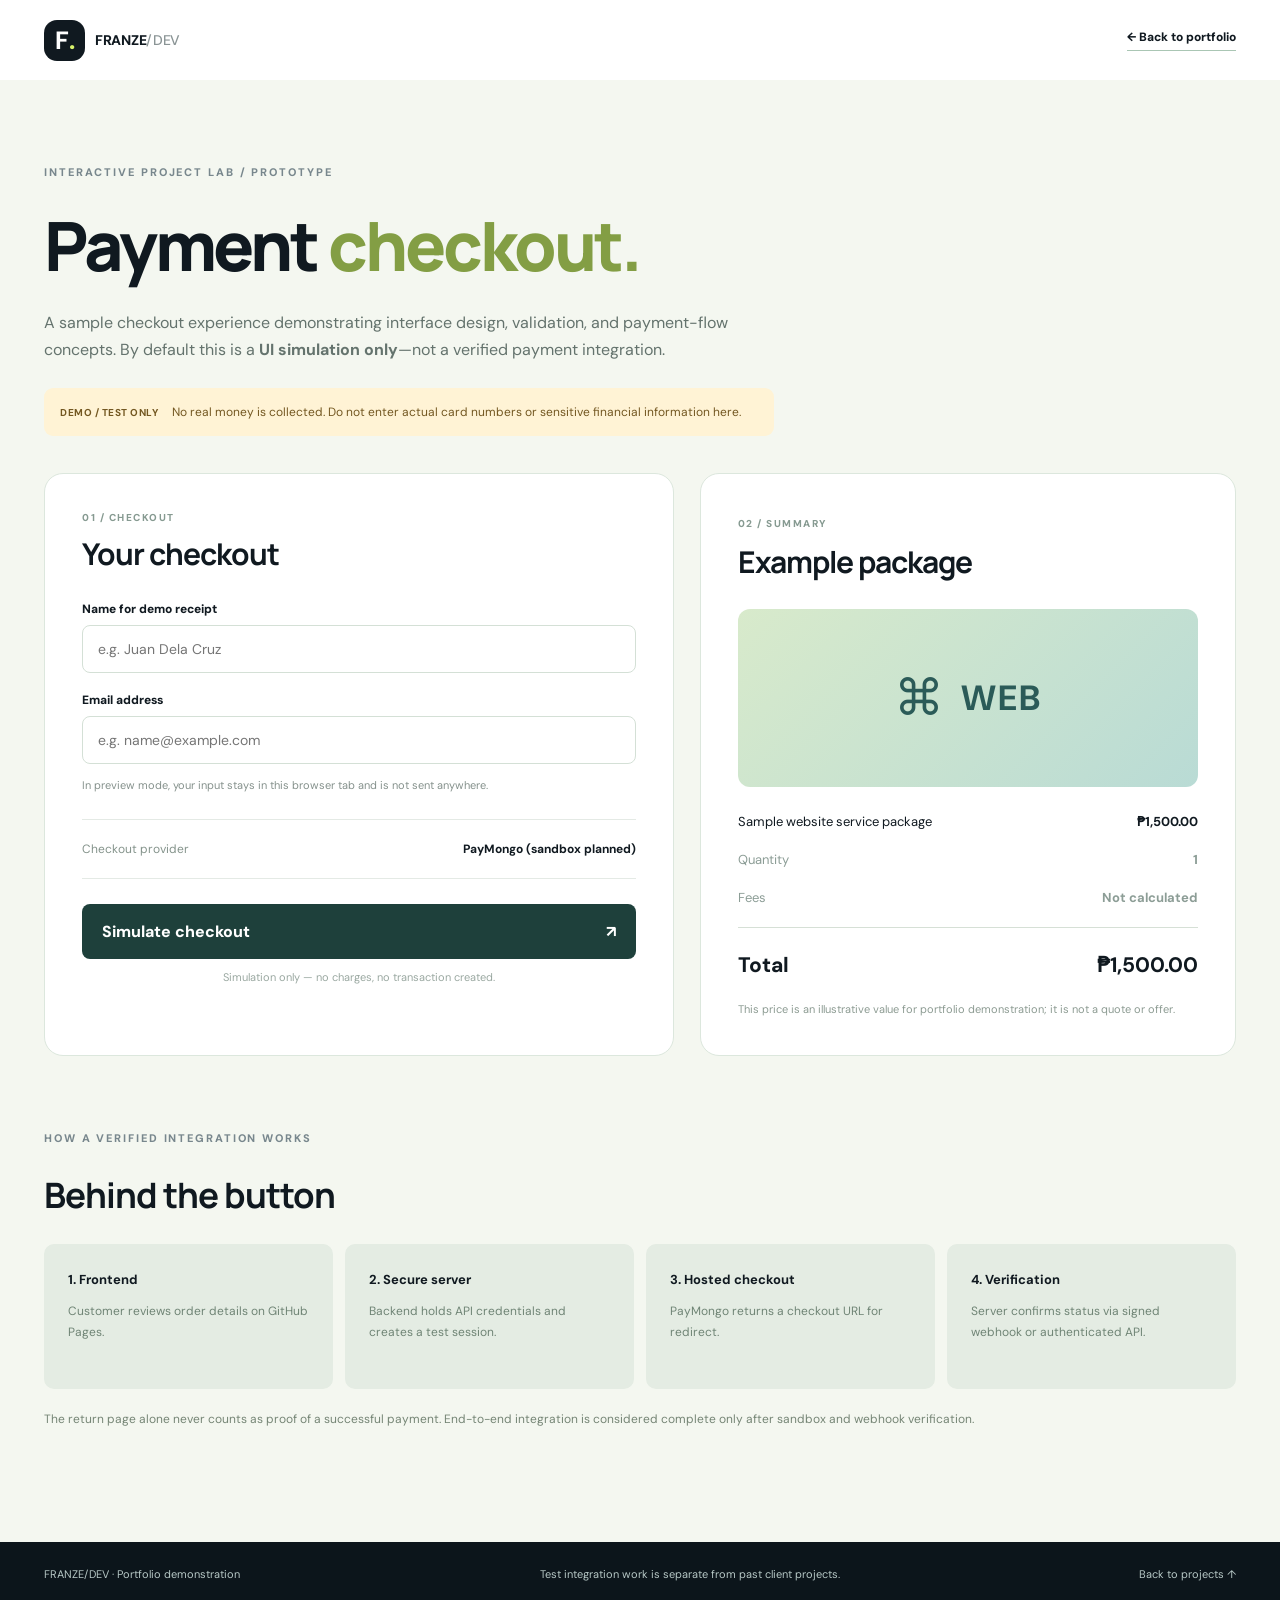
==== payment-demo/index.html @ 3c088926 "Initial portfolio website deployment" ====
<!doctype html>
<html lang="en">
<head><meta charset="utf-8"/><meta name="viewport" content="width=device-width, initial-scale=1"/><meta name="description" content="Checkout UI prototype and optional PayMongo sandbox integration for the Franze developer portfolio."/><title>Payment Checkout Lab · Franze/Dev</title><link rel="stylesheet" href="../assets/styles.css"/><link rel="stylesheet" href="demo.css"/><script defer src="config.js"></script><script defer src="demo.js"></script></head>
<body class="demo-page"><header class="demo-header"><div class="shell demo-header-inner"><a href="../" class="wordmark"><span class="brand-icon">F<span class="brand-dot">.</span></span><span>FRANZE<span class="thin">/DEV</span></span></a><a href="../#demo" class="back-link">← Back to portfolio</a></div></header>
<main class="shell demo-main"><div class="demo-intro"><span class="section-kicker">INTERACTIVE PROJECT LAB / PROTOTYPE</span><h1>Payment <em>checkout.</em></h1><p>A sample checkout experience demonstrating interface design, validation, and payment-flow concepts. By default this is a <strong>UI simulation only</strong>—not a verified payment integration.</p><div class="demo-alert"><strong>DEMO / TEST ONLY</strong><span>No real money is collected. Do not enter actual card numbers or sensitive financial information here.</span></div></div>
<div class="checkout-layout"><section class="checkout-panel" aria-labelledby="checkout-title"><div class="step-mark">01 / CHECKOUT</div><h2 id="checkout-title">Your checkout</h2><label for="buyer-name">Name for demo receipt</label><input id="buyer-name" maxlength="80" autocomplete="off" placeholder="e.g. Juan Dela Cruz" /><label for="buyer-email">Email address</label><input id="buyer-email" type="email" maxlength="120" autocomplete="off" placeholder="e.g. name@example.com"/><small class="privacy-hint">In preview mode, your input stays in this browser tab and is not sent anywhere.</small><div class="mode-row"><span>Checkout provider</span><strong>PayMongo (sandbox planned)</strong></div><button class="purchase-button" id="simulate-checkout" type="button">Simulate checkout <span>↗</span></button><div id="sandbox-panel" hidden><label for="tester-code">Sandbox tester access code</label><input id="tester-code" type="password" autocomplete="off" placeholder="Enter private test access code" /><small class="privacy-hint">Tester code is sent only to the secure Worker backend and is never saved in the browser.</small><button class="sandbox-button" id="sandbox-checkout" type="button">Open PayMongo test checkout ↗</button></div><p class="under-button">Simulation only — no charges, no transaction created.</p><div class="result-panel" id="result" aria-live="polite" hidden></div></section>
<aside class="order-panel" aria-label="Example order summary"><span class="step-mark">02 / SUMMARY</span><h2>Example package</h2><div class="order-illustration"><span>⌘</span><strong>WEB</strong></div><div class="order-line"><span>Sample website service package</span><strong>₱1,500.00</strong></div><div class="order-line muted"><span>Quantity</span><strong>1</strong></div><div class="order-line muted"><span>Fees</span><strong>Not calculated</strong></div><div class="order-total"><span>Total</span><strong>₱1,500.00</strong></div><div class="checkout-caption">This price is an illustrative value for portfolio demonstration; it is not a quote or offer.</div></aside></div>
<section class="architecture-block"><span class="section-kicker">HOW A VERIFIED INTEGRATION WORKS</span><h2>Behind the button</h2><div class="architecture-steps"><div><strong>1. Frontend</strong><p>Customer reviews order details on GitHub Pages.</p></div><div><strong>2. Secure server</strong><p>Backend holds API credentials and creates a test session.</p></div><div><strong>3. Hosted checkout</strong><p>PayMongo returns a checkout URL for redirect.</p></div><div><strong>4. Verification</strong><p>Server confirms status via signed webhook or authenticated API.</p></div></div><p class="verification-note">The return page alone never counts as proof of a successful payment. End-to-end integration is considered complete only after sandbox and webhook verification.</p></section></main><footer class="footer"><div class="shell footer-inner"><span>FRANZE/DEV · Portfolio demonstration</span><span>Test integration work is separate from past client projects.</span><a href="../">Back to projects ↑</a></div></footer></body></html>
---- assets/styles.css ----
@import url('https://fonts.googleapis.com/css2?family=DM+Sans:wght@400;500;600;700;800&family=Manrope:wght@400;500;600;700;800&display=swap');
:root{--ink:#101920;--navy:#142128;--lime:#d8f36b;--paper:#f6f7f2;--muted:#637077;--line:#dce2dd;--white:#fff;--radius:24px;scroll-behavior:smooth}
*{box-sizing:border-box}body{margin:0;color:var(--ink);background:var(--paper);font-family:'DM Sans',Arial,sans-serif;-webkit-font-smoothing:antialiased}a{color:inherit;text-decoration:none}button{font:inherit}.shell{width:min(1200px,calc(100% - 88px));margin:0 auto}.skip-link{position:absolute;top:-100px;background:var(--lime);color:var(--ink);padding:12px;z-index:99}.skip-link:focus{top:0}a:focus-visible,button:focus-visible{outline:3px solid #8baf2f;outline-offset:4px}
.site-header{height:86px;position:relative;z-index:20;background:#fff}.header-inner{display:flex;align-items:center;justify-content:space-between;height:100%}.wordmark{display:inline-flex;align-items:center;gap:10px;font-weight:800;font-size:14px;letter-spacing:-.3px}.brand-icon{width:41px;height:41px;display:flex;align-items:center;justify-content:center;border-radius:13px;background:var(--ink);color:white;font-size:25px}.brand-dot{color:var(--lime)}.thin{font-weight:500;color:#8a9495}.main-nav{display:flex;gap:39px;align-items:center}.main-nav>a{font-size:13px;font-weight:700}.main-nav>a:hover{color:#6d842e}.main-nav .nav-contact{background:var(--ink);color:white;padding:13px 17px;border-radius:8px}.nav-contact span{margin-left:12px;color:var(--lime)}.menu-toggle{display:none}
.hero{background:var(--ink);color:#fff;overflow:hidden;padding:85px 0 0;position:relative}.hero::before{content:'';position:absolute;width:600px;height:600px;border-radius:50%;background:#2f5a4b44;filter:blur(100px);right:-150px;top:10px;pointer-events:none}.hero-grid{display:grid;grid-template-columns:1.06fr .94fr;min-height:510px;position:relative;gap:35px}.hero-text{position:relative;z-index:2;padding-top:14px}.eyebrow,.section-kicker{display:inline-flex;align-items:center;gap:9px;font-size:11px;font-weight:800;letter-spacing:1.9px;text-transform:uppercase;color:#78878d}.eyebrow{color:#c5d7bd}.live-dot{width:9px;height:9px;border-radius:50%;background:var(--lime);box-shadow:0 0 0 5px #d8f36b22}.slash{color:#51665d}.hero h1,h2{font-family:Manrope,Arial,sans-serif;letter-spacing:-3.8px;line-height:1.11}.hero h1{font-size:clamp(45px,5.1vw,76px);margin:34px 0 25px;font-weight:800;white-space:nowrap}.hero h1 em,.section h2 em{font-style:normal;color:var(--lime)}.hero-lead{max-width:565px;font-size:18px;line-height:1.75;color:#e3eae8;margin:0 0 14px}.hero-lead strong{color:white}.hero-sub{color:#9aafad;font-size:14px;line-height:1.7;max-width:515px;margin:0}.hero-actions{display:flex;gap:12px;margin:32px 0}.btn{display:inline-flex;align-items:center;justify-content:center;gap:25px;padding:17px 23px;border-radius:9px;font-size:13px;font-weight:800;transition:transform .2s,background .2s}.btn:hover{transform:translateY(-2px)}.btn-accent{background:var(--lime);color:var(--ink)}.btn-accent:hover{background:#e7ff8b}.btn-ghost{border:1px solid #516266;color:white}.btn-ghost:hover{background:#ffffff16}.hero-mini{display:flex;gap:14px;color:#819593;font-size:11px;align-items:center}.mini-sep{height:3px;width:3px;border-radius:50%;background:var(--lime)}
.hero-art{position:relative;min-height:470px;align-self:stretch}.art-orbit{position:absolute;border:1px solid #435850;border-radius:50%;transform:rotate(30deg);opacity:.65}.orbit-one{width:480px;height:480px;top:30px;right:-40px}.orbit-two{width:330px;height:330px;top:110px;right:25px}.visual-card{position:absolute;top:90px;left:0;width:min(100%,480px);height:302px;background:#22343b;border:1px solid #4c6666;border-radius:16px;box-shadow:0 30px 65px #0008;transform:rotate(-4deg);overflow:hidden}.visual-top{display:flex;justify-content:space-between;padding:17px 21px;background:#1b2d33;font-size:10px;color:#8da6a4;letter-spacing:.6px}.tiny-dots{display:flex;gap:5px}.tiny-dots i{width:6px;height:6px;background:#75928b;border-radius:50%;display:block}.lime-pill{border-radius:30px;background:#d8f36b22;color:var(--lime);font-size:9px;padding:3px 7px;font-weight:800}.code-line{padding:10px 29px 0;font-family:Consolas,monospace;color:#d9ebe7;white-space:nowrap;font-size:12px}.code-line:first-of-type{margin-top:15px}.code-line b{color:#65817c;font-weight:400;margin-right:23px}.code-purple{color:#c3b0ff}.code-blue{color:#8bdddb}.code-yellow{color:#e7eaa0}.visual-rule{height:1px;background:#4b6163;margin:18px 28px 10px}.visual-footer{font-size:10px;padding:0 28px;color:#a7c5bd;display:flex;align-items:center;gap:8px;justify-content:space-between}.signal{width:7px;height:7px;border-radius:50%;background:var(--lime)}.visual-floating{position:absolute;display:flex;gap:11px;align-items:center;padding:17px;border-radius:12px;background:#e8f1ee;color:#132229;box-shadow:0 25px 45px #07101199}.visual-floating strong{display:block;font-size:10px;letter-spacing:.8px}.visual-floating small{font-size:10px;color:#547074}.visual-database{top:32px;right:-17px;transform:rotate(7deg)}.visual-build{bottom:89px;right:-7px;transform:rotate(5deg)}.bubble-icon{width:35px;height:35px;border-radius:9px;background:#bfd9d0;display:grid;place-items:center;font-size:22px}.art-corner{position:absolute;color:var(--lime);font-size:33px;opacity:.7}.plus-one{left:15px;bottom:47px}.plus-two{right:23px;top:4px}.metrics-bar{display:grid;grid-template-columns:repeat(3,1fr);border-top:1px solid #37484b;position:relative;z-index:2;padding:28px 0 35px}.metrics-bar>div{display:flex;align-items:center;gap:18px;border-right:1px solid #34454b;padding-left:32px}.metrics-bar>div:first-child{padding-left:0}.metrics-bar>div:last-child{border:0}.metrics-bar strong{font-family:Manrope;font-size:22px;letter-spacing:-.7px}.metrics-bar strong span{color:var(--lime)}.metrics-bar small{color:#8fa4a1;font-size:11px;line-height:1.35}
.section{padding:100px 0}.section-top{display:flex;justify-content:space-between;gap:60px;align-items:end;margin-bottom:40px}.section h2{font-size:clamp(40px,4.2vw,57px);margin:17px 0 0;font-weight:800}.section h2 em{color:#788e46}.section-top p{max-width:390px;margin:0 0 6px;color:#637173;line-height:1.75;font-size:14px}.featured-grid{display:grid;grid-template-columns:repeat(2,1fr);gap:21px}.projects-grid{display:grid;grid-template-columns:repeat(2,1fr);gap:21px;margin-top:21px}.project-card{background:white;border:1px solid #e0e5df;border-radius:16px;overflow:hidden;transition:transform .25s,box-shadow .25s}.project-card:hover{transform:translateY(-5px);box-shadow:0 24px 40px #0f1f1820}.project-preview{height:220px;position:relative;overflow:hidden;display:flex;justify-content:center;align-items:center}.featured .project-preview{height:275px}.preview-label{position:absolute;top:17px;left:17px;z-index:5;font-size:9px;font-weight:800;letter-spacing:1.4px;border-radius:5px;padding:9px 10px;color:#fafffa;background:#10292cbd}.preview-schedule{background:linear-gradient(135deg,#a8d5bd,#dff2ca)}.schedule-faux{background:white;width:78%;border-radius:10px 10px 0 0;transform:rotate(-5deg) translateY(35px);box-shadow:0 20px 30px #13351f2e;min-height:210px;overflow:hidden}.fake-browser{background:#ecf3ee;font-size:9px;padding:10px 15px;display:flex;justify-content:space-between;color:#768d86}.fake-browser small{font-size:8px}.fake-schedule-head{padding:19px;font-size:25px;color:#1e5448;font-weight:800;display:flex;justify-content:space-between;align-items:center}.fake-schedule-head span{font-size:8px;letter-spacing:1px;color:#6c8c85}.fake-filter{display:flex;gap:7px;padding:0 19px}.fake-filter i{background:#d4e7dc;padding:8px;font-style:normal;border-radius:5px;font-size:8px;color:#3b6b5a}.fake-lines{display:grid;gap:9px;padding:15px 19px}.fake-lines span{height:15px;background:linear-gradient(90deg,#edf3ee,#dfebdf);border-left:4px solid #70ad96;border-radius:3px}.fake-lines span:nth-child(2){width:85%}.fake-lines span:nth-child(3){width:93%}.preview-petd{background:linear-gradient(135deg,#aab5e9,#657ea1)}.petd-symbol{display:flex;align-items:center;gap:20px;transform:rotate(-9deg)}.petd-cover{height:205px;width:160px;background:#f2efe7;box-shadow:17px 17px 0 #324b70;padding:25px;display:flex;flex-direction:column}.petd-cover span{font-size:9px;letter-spacing:3px;color:#718198}.petd-cover strong{font-size:30px;line-height:1.2;color:#2e4464;margin-top:18px}.petd-lines{width:70%;height:35px;border-top:2px solid #a7bac4;border-bottom:2px solid #a7bac4;margin-top:20px}.petd-side{font-size:10px;color:white;font-weight:800;letter-spacing:2px;line-height:2}.project-body{padding:27px 30px 29px}.project-index{font-size:10px;letter-spacing:1.4px;color:#78908a;font-weight:800}.project-body h3{font-family:Manrope;font-size:22px;line-height:1.32;letter-spacing:-.6px;margin:15px 0 11px}.project-body p{line-height:1.7;color:#667475;font-size:13px;margin:0;min-height:65px}.chipset{display:flex;gap:7px;flex-wrap:wrap;margin:19px 0 16px}.chipset span{font-size:10px;color:#56676c;border:1px solid #dce6e3;border-radius:5px;padding:7px 9px;font-weight:700;background:#f8faf7}.project-link{display:inline-flex;font-size:12px;font-weight:800;gap:15px;border-bottom:1px solid #9eb2ac;padding-bottom:7px}.project-link:hover{color:#5f8336}.project-note{color:#9ca5a7;font-size:11px;display:block;margin:4px 0}.preview-kite{background:#e5ecc3}.showcase-type{font-weight:800;font-family:Manrope;font-size:75px;letter-spacing:-8px;color:#253d2c;line-height:1}.showcase-type>span{color:#93b74d}.showcase-type small{display:block;font-size:11px;letter-spacing:0;font-weight:500;text-align:center;margin:8px 0}.preview-pej{background:#d9e8e6}.research-type{font-size:72px;letter-spacing:-5px;color:#275d64;display:flex;flex-direction:column}.research-type small{font-size:9px;letter-spacing:1.4px}.research-bars{display:flex;gap:7px;margin:19px auto 0}.research-bars i{height:5px;width:45px;border-radius:2px;background:#619d9b}.research-bars i:nth-child(2){width:70px}.preview-learning{background:#efdac6}.learning-tiles{display:flex;gap:8px;transform:rotate(-8deg)}.learning-tiles span{display:grid;place-items:center;background:#fff8e9;border-radius:14px;box-shadow:8px 12px 0 #ba82616b;width:115px;height:110px;font-weight:800;letter-spacing:1px;color:#a76a49}.learning-tiles span:nth-child(2){transform:translateY(-16px);background:#fff}.learning-tiles span:nth-child(3){transform:translateY(12px)}.preview-kcfi{background:linear-gradient(145deg,#d4e8f8,#c1d6ee)}.kcfi-type{color:#1b4d8c;font-size:68px;letter-spacing:-5px}.kcfi-type small{letter-spacing:2px;color:#457cae}.portfolio-disclaimer{font-size:11px;color:#82908d;line-height:1.6;margin:23px 0 0}
.expertise-section{background:#e9eee7}.expertise-layout{display:grid;grid-template-columns:.9fr 1.1fr;gap:80px}.expertise-layout>div:first-child>p{font-size:15px;line-height:1.85;color:#62706d;margin:27px 0 30px;max-width:430px}.text-link{font-size:13px;font-weight:800;border-bottom:1px solid #718774;padding-bottom:8px}.text-link span{margin-left:26px}.expertise-list{border-top:1px solid #c6d0c8}.skill-row{display:grid;grid-template-columns:35px 1fr 20px;gap:12px;padding:22px 0;border-bottom:1px solid #c6d0c8}.skill-row>span{color:#7c8e80;font-size:10px;font-weight:800;margin-top:7px}.skill-row h3{font-size:17px;margin:0 0 8px;font-family:Manrope}.skill-row p{color:#76847f;margin:0;font-size:12px;line-height:1.6}.skill-row b{font-size:19px;font-weight:400;color:#869889}
.about-grid{display:grid;grid-template-columns:.9fr 1.1fr;gap:90px}.about-lead{font-size:19px;line-height:1.75;margin:0 0 30px;color:#374c4b}.timeline{border-top:1px solid #d2ddd6}.timeline-item{display:grid;grid-template-columns:130px 1fr;gap:24px;padding:23px 0;border-bottom:1px solid #d2ddd6}.timeline-item>span{font-size:10px;color:#7b8c85;font-weight:800;letter-spacing:.6px;margin-top:7px}.timeline-item h3{font-size:16px;margin:0 0 7px}.timeline-item p{font-size:12px;line-height:1.8;color:#6e7c7c;margin:0}
.payment-strip{background:#203537;color:#fff;overflow:hidden}.section-kicker-light{color:#b5cbb6}.payment-strip h2{font-size:clamp(38px,4vw,55px)}.payment-strip h2 em{color:var(--lime)}.demo-grid{display:grid;grid-template-columns:1fr .75fr;gap:70px;align-items:center}.demo-grid>div:first-child p{color:#b8cdca;line-height:1.85;max-width:540px;font-size:14px;margin:22px 0 30px}.demo-receipt{margin-left:auto;max-width:390px;width:100%;background:white;color:var(--ink);border-radius:17px;padding:32px;box-shadow:16px 18px 0 #3b5758;transform:rotate(3deg)}.receipt-head{display:flex;justify-content:space-between;font-weight:800;font-size:10px;letter-spacing:1px}.test-status{background:#f5e5af;color:#7c6418;padding:7px 9px;border-radius:5px}.receipt-symbol{font-size:42px;background:#e5f1e6;width:66px;height:66px;border-radius:16px;display:grid;place-items:center;margin:30px 0 17px;font-weight:800}.demo-receipt h3{font-size:23px;margin:0 0 7px}.demo-receipt p{font-size:12px;color:#81918f;margin:0}.receipt-divider{border-top:1px dashed #bdcbc6;margin:25px 0 20px}.receipt-line,.receipt-total{display:flex;justify-content:space-between;align-items:center;font-size:12px;margin:14px 0}.receipt-line span{color:#72847d}.receipt-total{border-top:1px solid #d6e0db;margin-top:22px;padding-top:20px;font-size:17px;font-weight:800}.receipt-foot{font-size:10px;text-align:center;color:#98a9a4;margin-top:27px}
.contact-layout{display:grid;grid-template-columns:1fr .8fr;gap:100px;align-items:center}.contact-layout>div:first-child>p{color:#687873;line-height:1.85;max-width:500px}.contact-warning{display:flex;align-items:flex-start;gap:14px;background:#f1f1dd;border:1px solid #e6e5bd;border-radius:11px;padding:17px;color:#605c3d;font-size:12px;line-height:1.6;max-width:490px;margin-top:28px}.contact-warning span{font-size:21px}.contact-card{padding:39px;background:#d9ecc3;border-radius:18px}.contact-card-icon{font-size:42px;margin-bottom:18px}.contact-card h3{font-size:30px;letter-spacing:-1px;line-height:1.3;margin:0 0 13px}.contact-card p{font-size:13px;line-height:1.8;color:#50664a;margin:0 0 25px}.btn-dark{background:var(--ink);color:white}.contact-card small{display:block;margin-top:20px;color:#6a8165;line-height:1.6}
.footer{background:#0c151b;color:#b7c8c6;padding:25px 0}.footer-inner{display:flex;justify-content:space-between;gap:20px;font-size:11px}.footer-inner strong{color:#fff}.footer a:hover{color:var(--lime)}
@media(max-width:1040px){.shell{width:min(100% - 48px,1200px)}.hero h1{font-size:clamp(40px,5vw,58px)}.hero-art{transform:scale(.85);transform-origin:center left}.visual-database{right:-45px}.hero-grid{gap:0}.hero-lead{font-size:16px}.expertise-layout,.about-grid{gap:45px}}
@media(max-width:760px){.shell{width:calc(100% - 38px)}.site-header{height:72px}.menu-toggle{display:flex;width:42px;height:42px;background:#f3f5ef;border:0;border-radius:8px;flex-direction:column;gap:5px;align-items:center;justify-content:center}.menu-toggle span{height:2px;width:18px;background:#18302d}.main-nav{display:none;position:absolute;top:72px;left:0;width:100%;background:white;padding:20px 22px;flex-direction:column;align-items:stretch;gap:19px;box-shadow:0 12px 14px #0002}.main-nav.open{display:flex}.main-nav .nav-contact{width:max-content}.hero{padding:55px 0 0}.hero-grid{display:flex;flex-direction:column;min-height:0}.hero h1{font-size:clamp(40px,9vw,66px);white-space:normal;letter-spacing:-2.6px}.hero-text{padding-top:0}.hero-art{margin-top:25px;min-height:350px;transform:scale(.78);transform-origin:top left;width:118%}.visual-card{top:40px}.visual-build{bottom:22px}.visual-database{right:9px;top:5px}.metrics-bar{padding:18px 0;gap:8px}.metrics-bar>div{flex-direction:column;align-items:start;padding-left:9px;gap:2px}.metrics-bar strong{font-size:14px}.metrics-bar small{font-size:9px}.section{padding:70px 0}.section-top,.expertise-layout,.about-grid,.demo-grid,.contact-layout{display:grid;grid-template-columns:1fr;gap:28px}.section-top{margin-bottom:30px}.section h2{letter-spacing:-2px;font-size:clamp(37px,8vw,49px)}.featured-grid,.projects-grid{grid-template-columns:1fr}.featured .project-preview{height:235px}.project-preview{height:205px}.expertise-layout{gap:40px}.demo-receipt{margin:15px auto 10px;transform:rotate(1.5deg)}.contact-layout{gap:35px}.footer-inner{flex-wrap:wrap;justify-content:start}.about-lead{font-size:16px}}
@media(max-width:400px){.hero-actions{flex-wrap:wrap}.btn{width:100%}.hero-art{transform:scale(.67);min-height:300px;width:140%}.hero-mini{flex-wrap:wrap}.learning-tiles span{width:97px;height:90px}.timeline-item{grid-template-columns:105px 1fr;gap:10px}.fake-schedule-head{font-size:21px}}
@media(prefers-reduced-motion:reduce){:root{scroll-behavior:auto}*,*:before,*:after{transition:none!important;animation:none!important}}
---- payment-demo/demo.css ----
.demo-page{background:#f4f7f0}.demo-header{background:white;height:80px}.demo-header-inner{display:flex;align-items:center;justify-content:space-between;height:100%}.back-link{font-size:12px;font-weight:800;border-bottom:1px solid #aac6b4;padding-bottom:5px}.demo-main{padding-top:80px;padding-bottom:100px}.demo-intro{max-width:730px;margin:0 0 37px}.demo-intro h1{font-family:Manrope;font-weight:800;letter-spacing:-3px;font-size:clamp(42px,6vw,68px);margin:18px 0}.demo-intro h1 em{font-style:normal;color:#839e44}.demo-intro p{font-size:16px;line-height:1.7;color:#64736d}.demo-alert{display:flex;align-items:center;gap:14px;background:#fff3d5;color:#735721;border-radius:9px;padding:16px;font-size:12px;margin-top:25px}.demo-alert strong{white-space:nowrap;font-size:10px;letter-spacing:.5px}.checkout-layout{display:grid;grid-template-columns:1.08fr .92fr;gap:26px}.checkout-panel,.order-panel{background:white;border:1px solid #dce7dd;border-radius:19px;padding:37px}.step-mark{font-size:10px;letter-spacing:1.5px;font-weight:800;color:#869a91}.checkout-panel h2,.order-panel h2{font-family:Manrope;font-size:30px;letter-spacing:-1px;margin:13px 0 30px}.checkout-panel label{display:block;margin:19px 0 8px;font-size:12px;font-weight:800}.checkout-panel input{width:100%;height:48px;border:1px solid #d4e0d6;border-radius:8px;padding:12px 15px;font:inherit;font-size:14px;color:#162e2a}.checkout-panel input:focus{outline:2px solid #9aba6d}.privacy-hint{font-size:11px;line-height:1.7;color:#85918c;display:block;margin:12px 0}.mode-row{border-top:1px solid #e4eae5;border-bottom:1px solid #e4eae5;display:flex;justify-content:space-between;gap:10px;margin:25px 0;padding:21px 0;font-size:12px}.mode-row span{color:#84938b}.purchase-button,.sandbox-button{width:100%;display:flex;align-items:center;justify-content:space-between;padding:17px 20px;border:none;border-radius:8px;background:#1e403b;color:white;font-weight:800;cursor:pointer}.purchase-button:hover,.sandbox-button:hover{background:#2e6158}.purchase-button:disabled,.sandbox-button:disabled{opacity:.6;cursor:wait}.sandbox-button{margin-top:10px;background:#43689a}.under-button{font-size:11px;color:#9aa8a1;text-align:center}.result-panel{padding:17px;margin-top:18px;background:#e8f7e4;border:1px solid #c2e5b8;border-radius:8px;font-size:13px;line-height:1.6;color:#38593d}.result-panel.error{background:#fff2eb;border-color:#edbfa2;color:#864a2e}.order-panel{align-self:start}.order-illustration{height:178px;background:linear-gradient(135deg,#d8eacb,#b9dbd5);border-radius:12px;display:flex;align-items:center;justify-content:center;gap:17px;color:#2b5b58;margin-bottom:26px}.order-illustration span{font-size:50px}.order-illustration strong{font-size:35px;letter-spacing:2px}.order-line,.order-total{display:flex;justify-content:space-between;gap:12px;font-size:13px;margin:21px 0}.order-line.muted{color:#8c9d96}.order-total{padding-top:23px;border-top:1px solid #d6e0d6;font-size:21px;font-weight:800}.checkout-caption{color:#8c9b92;font-size:11px;line-height:1.7;margin-top:20px}.architecture-block{margin-top:70px}.architecture-block h2{font-size:35px;font-family:Manrope;letter-spacing:-1px}.architecture-steps{display:grid;grid-template-columns:repeat(4,1fr);gap:12px}.architecture-steps>div{background:#e4ece3;padding:24px;border-radius:10px;min-height:145px}.architecture-steps strong{font-size:13px}.architecture-steps p{font-size:12px;color:#6f8475;line-height:1.7}.verification-note{color:#758575;font-size:12px;line-height:1.7;margin-top:20px}@media(max-width:800px){.demo-main{padding-top:45px}.checkout-layout{grid-template-columns:1fr}.architecture-steps{grid-template-columns:repeat(2,1fr)}.checkout-panel,.order-panel{padding:25px}}@media(max-width:480px){.demo-header{height:70px}.back-link{font-size:10px}.demo-intro h1{letter-spacing:-2px}.demo-alert{align-items:flex-start;flex-direction:column}.architecture-steps{grid-template-columns:1fr}.mode-row{flex-direction:column}.checkout-panel h2,.order-panel h2{font-size:26px}}
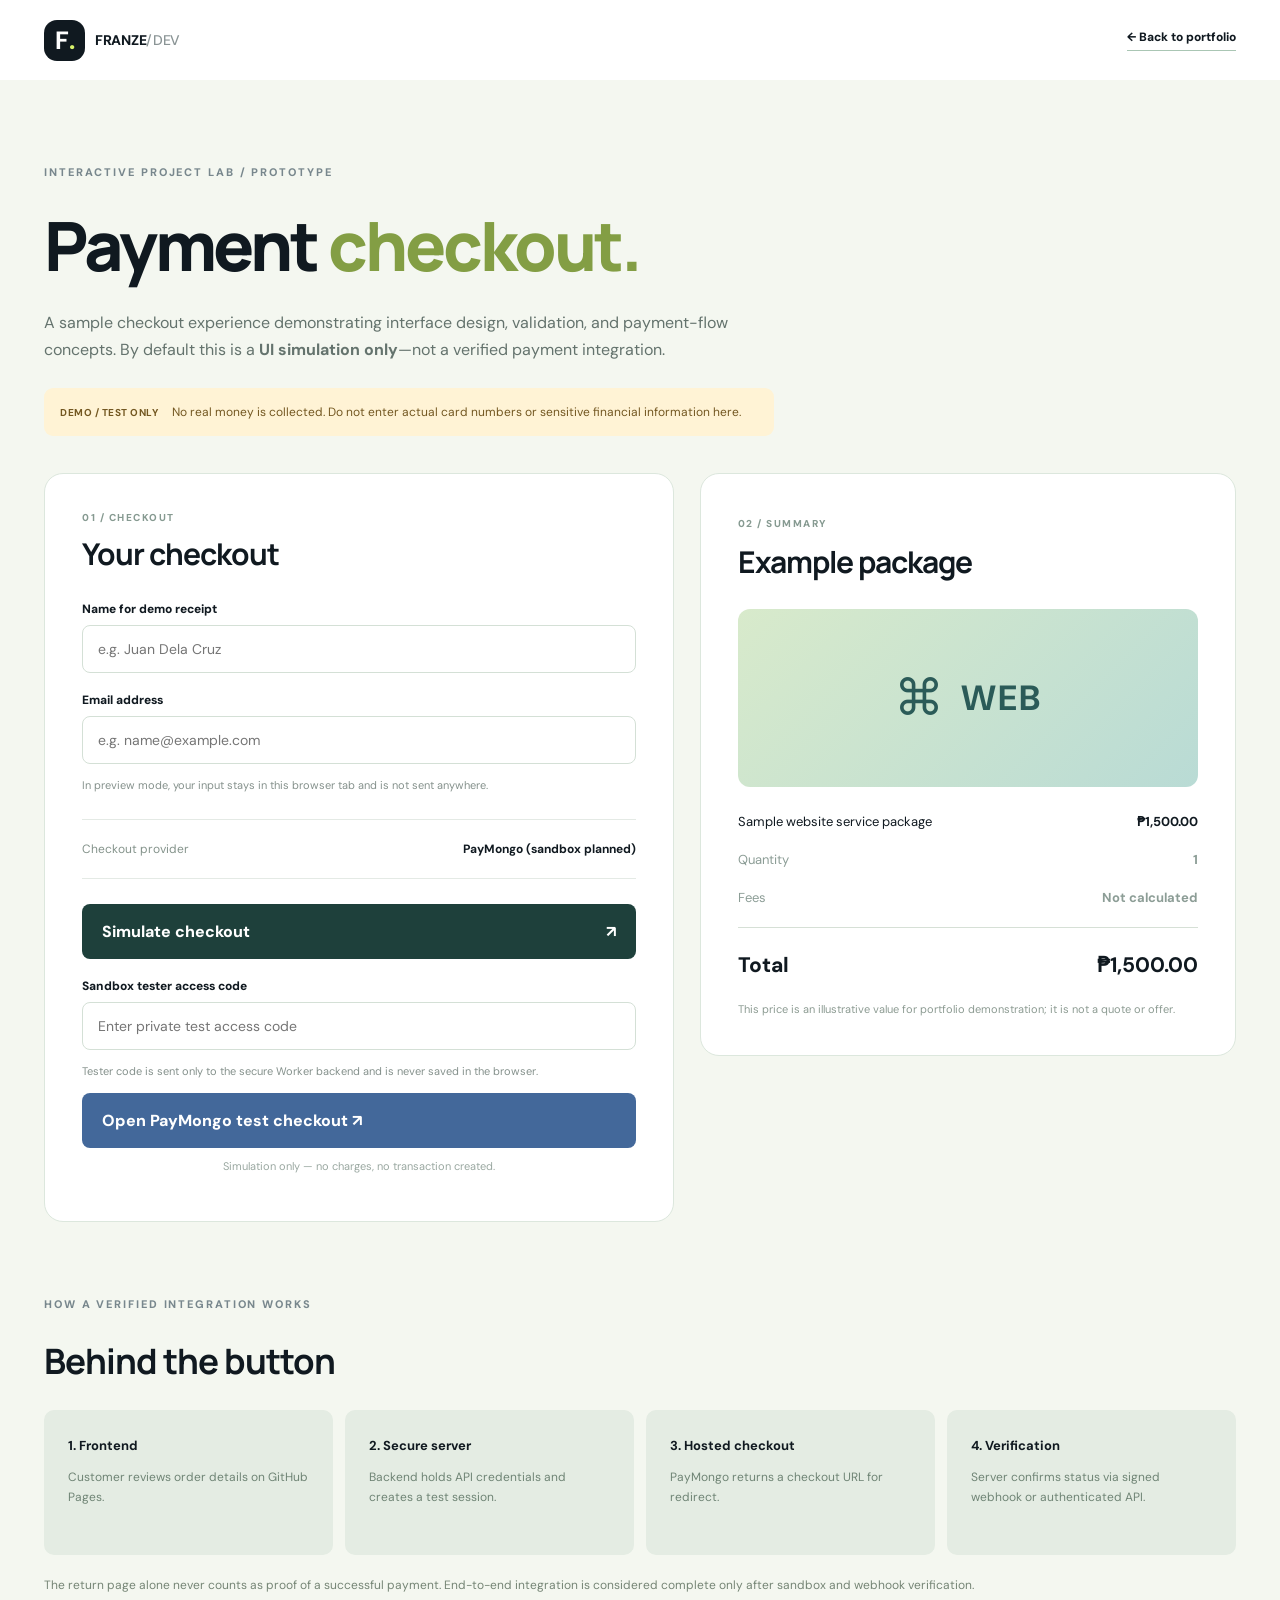
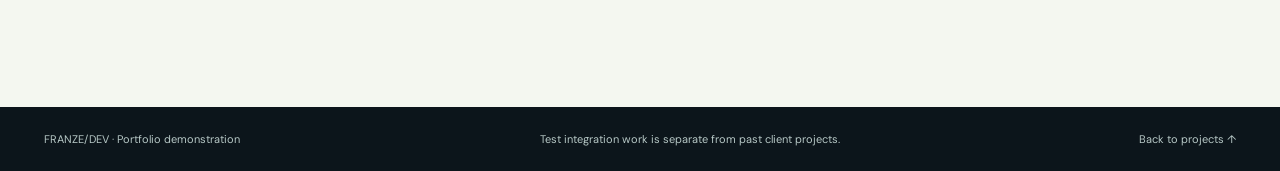
==== commit 2d21423b: "Replace placeholders with live-site screenshots and refresh portfolio - Real 1200x600 screenshots fo" ====
--- a/payment-demo/index.html
+++ b/payment-demo/index.html
@@ -1,6 +1,6 @@
 <!doctype html>
 <html lang="en">
-<head><meta charset="utf-8"/><meta name="viewport" content="width=device-width, initial-scale=1"/><meta name="description" content="Checkout UI prototype and optional PayMongo sandbox integration for the Franze developer portfolio."/><title>Payment Checkout Lab · Franze/Dev</title><link rel="stylesheet" href="../assets/styles.css"/><link rel="stylesheet" href="demo.css"/><script defer src="config.js"></script><script defer src="demo.js"></script></head>
+<head><meta charset="utf-8"/><meta name="viewport" content="width=device-width, initial-scale=1"/><meta name="description" content="Checkout UI prototype and optional PayMongo sandbox integration for the Franze developer portfolio."/><title>Payment Checkout Lab · Franze/Dev</title><link rel="icon" href="../assets/favicon.svg" type="image/svg+xml"/><link rel="preconnect" href="https://fonts.googleapis.com"/><link rel="preconnect" href="https://fonts.gstatic.com" crossorigin/><link rel="stylesheet" href="https://fonts.googleapis.com/css2?family=DM+Sans:wght@400;500;600;700;800&family=Manrope:wght@400;500;600;700;800&display=swap"/><link rel="stylesheet" href="../assets/styles.css"/><link rel="stylesheet" href="demo.css"/><script defer src="config.js"></script><script defer src="demo.js"></script></head>
 <body class="demo-page"><header class="demo-header"><div class="shell demo-header-inner"><a href="../" class="wordmark"><span class="brand-icon">F<span class="brand-dot">.</span></span><span>FRANZE<span class="thin">/DEV</span></span></a><a href="../#demo" class="back-link">← Back to portfolio</a></div></header>
 <main class="shell demo-main"><div class="demo-intro"><span class="section-kicker">INTERACTIVE PROJECT LAB / PROTOTYPE</span><h1>Payment <em>checkout.</em></h1><p>A sample checkout experience demonstrating interface design, validation, and payment-flow concepts. By default this is a <strong>UI simulation only</strong>—not a verified payment integration.</p><div class="demo-alert"><strong>DEMO / TEST ONLY</strong><span>No real money is collected. Do not enter actual card numbers or sensitive financial information here.</span></div></div>
 <div class="checkout-layout"><section class="checkout-panel" aria-labelledby="checkout-title"><div class="step-mark">01 / CHECKOUT</div><h2 id="checkout-title">Your checkout</h2><label for="buyer-name">Name for demo receipt</label><input id="buyer-name" maxlength="80" autocomplete="off" placeholder="e.g. Juan Dela Cruz" /><label for="buyer-email">Email address</label><input id="buyer-email" type="email" maxlength="120" autocomplete="off" placeholder="e.g. name@example.com"/><small class="privacy-hint">In preview mode, your input stays in this browser tab and is not sent anywhere.</small><div class="mode-row"><span>Checkout provider</span><strong>PayMongo (sandbox planned)</strong></div><button class="purchase-button" id="simulate-checkout" type="button">Simulate checkout <span>↗</span></button><div id="sandbox-panel" hidden><label for="tester-code">Sandbox tester access code</label><input id="tester-code" type="password" autocomplete="off" placeholder="Enter private test access code" /><small class="privacy-hint">Tester code is sent only to the secure Worker backend and is never saved in the browser.</small><button class="sandbox-button" id="sandbox-checkout" type="button">Open PayMongo test checkout ↗</button></div><p class="under-button">Simulation only — no charges, no transaction created.</p><div class="result-panel" id="result" aria-live="polite" hidden></div></section>
--- a/assets/styles.css
+++ b/assets/styles.css
@@ -1,11 +1,11 @@
-@import url('https://fonts.googleapis.com/css2?family=DM+Sans:wght@400;500;600;700;800&family=Manrope:wght@400;500;600;700;800&display=swap');
+
 :root{--ink:#101920;--navy:#142128;--lime:#d8f36b;--paper:#f6f7f2;--muted:#637077;--line:#dce2dd;--white:#fff;--radius:24px;scroll-behavior:smooth}
 *{box-sizing:border-box}body{margin:0;color:var(--ink);background:var(--paper);font-family:'DM Sans',Arial,sans-serif;-webkit-font-smoothing:antialiased}a{color:inherit;text-decoration:none}button{font:inherit}.shell{width:min(1200px,calc(100% - 88px));margin:0 auto}.skip-link{position:absolute;top:-100px;background:var(--lime);color:var(--ink);padding:12px;z-index:99}.skip-link:focus{top:0}a:focus-visible,button:focus-visible{outline:3px solid #8baf2f;outline-offset:4px}
 .site-header{height:86px;position:relative;z-index:20;background:#fff}.header-inner{display:flex;align-items:center;justify-content:space-between;height:100%}.wordmark{display:inline-flex;align-items:center;gap:10px;font-weight:800;font-size:14px;letter-spacing:-.3px}.brand-icon{width:41px;height:41px;display:flex;align-items:center;justify-content:center;border-radius:13px;background:var(--ink);color:white;font-size:25px}.brand-dot{color:var(--lime)}.thin{font-weight:500;color:#8a9495}.main-nav{display:flex;gap:39px;align-items:center}.main-nav>a{font-size:13px;font-weight:700}.main-nav>a:hover{color:#6d842e}.main-nav .nav-contact{background:var(--ink);color:white;padding:13px 17px;border-radius:8px}.nav-contact span{margin-left:12px;color:var(--lime)}.menu-toggle{display:none}
 .hero{background:var(--ink);color:#fff;overflow:hidden;padding:85px 0 0;position:relative}.hero::before{content:'';position:absolute;width:600px;height:600px;border-radius:50%;background:#2f5a4b44;filter:blur(100px);right:-150px;top:10px;pointer-events:none}.hero-grid{display:grid;grid-template-columns:1.06fr .94fr;min-height:510px;position:relative;gap:35px}.hero-text{position:relative;z-index:2;padding-top:14px}.eyebrow,.section-kicker{display:inline-flex;align-items:center;gap:9px;font-size:11px;font-weight:800;letter-spacing:1.9px;text-transform:uppercase;color:#78878d}.eyebrow{color:#c5d7bd}.live-dot{width:9px;height:9px;border-radius:50%;background:var(--lime);box-shadow:0 0 0 5px #d8f36b22}.slash{color:#51665d}.hero h1,h2{font-family:Manrope,Arial,sans-serif;letter-spacing:-3.8px;line-height:1.11}.hero h1{font-size:clamp(45px,5.1vw,76px);margin:34px 0 25px;font-weight:800;white-space:nowrap}.hero h1 em,.section h2 em{font-style:normal;color:var(--lime)}.hero-lead{max-width:565px;font-size:18px;line-height:1.75;color:#e3eae8;margin:0 0 14px}.hero-lead strong{color:white}.hero-sub{color:#9aafad;font-size:14px;line-height:1.7;max-width:515px;margin:0}.hero-actions{display:flex;gap:12px;margin:32px 0}.btn{display:inline-flex;align-items:center;justify-content:center;gap:25px;padding:17px 23px;border-radius:9px;font-size:13px;font-weight:800;transition:transform .2s,background .2s}.btn:hover{transform:translateY(-2px)}.btn-accent{background:var(--lime);color:var(--ink)}.btn-accent:hover{background:#e7ff8b}.btn-ghost{border:1px solid #516266;color:white}.btn-ghost:hover{background:#ffffff16}.hero-mini{display:flex;gap:14px;color:#819593;font-size:11px;align-items:center}.mini-sep{height:3px;width:3px;border-radius:50%;background:var(--lime)}
-.hero-art{position:relative;min-height:470px;align-self:stretch}.art-orbit{position:absolute;border:1px solid #435850;border-radius:50%;transform:rotate(30deg);opacity:.65}.orbit-one{width:480px;height:480px;top:30px;right:-40px}.orbit-two{width:330px;height:330px;top:110px;right:25px}.visual-card{position:absolute;top:90px;left:0;width:min(100%,480px);height:302px;background:#22343b;border:1px solid #4c6666;border-radius:16px;box-shadow:0 30px 65px #0008;transform:rotate(-4deg);overflow:hidden}.visual-top{display:flex;justify-content:space-between;padding:17px 21px;background:#1b2d33;font-size:10px;color:#8da6a4;letter-spacing:.6px}.tiny-dots{display:flex;gap:5px}.tiny-dots i{width:6px;height:6px;background:#75928b;border-radius:50%;display:block}.lime-pill{border-radius:30px;background:#d8f36b22;color:var(--lime);font-size:9px;padding:3px 7px;font-weight:800}.code-line{padding:10px 29px 0;font-family:Consolas,monospace;color:#d9ebe7;white-space:nowrap;font-size:12px}.code-line:first-of-type{margin-top:15px}.code-line b{color:#65817c;font-weight:400;margin-right:23px}.code-purple{color:#c3b0ff}.code-blue{color:#8bdddb}.code-yellow{color:#e7eaa0}.visual-rule{height:1px;background:#4b6163;margin:18px 28px 10px}.visual-footer{font-size:10px;padding:0 28px;color:#a7c5bd;display:flex;align-items:center;gap:8px;justify-content:space-between}.signal{width:7px;height:7px;border-radius:50%;background:var(--lime)}.visual-floating{position:absolute;display:flex;gap:11px;align-items:center;padding:17px;border-radius:12px;background:#e8f1ee;color:#132229;box-shadow:0 25px 45px #07101199}.visual-floating strong{display:block;font-size:10px;letter-spacing:.8px}.visual-floating small{font-size:10px;color:#547074}.visual-database{top:32px;right:-17px;transform:rotate(7deg)}.visual-build{bottom:89px;right:-7px;transform:rotate(5deg)}.bubble-icon{width:35px;height:35px;border-radius:9px;background:#bfd9d0;display:grid;place-items:center;font-size:22px}.art-corner{position:absolute;color:var(--lime);font-size:33px;opacity:.7}.plus-one{left:15px;bottom:47px}.plus-two{right:23px;top:4px}.metrics-bar{display:grid;grid-template-columns:repeat(3,1fr);border-top:1px solid #37484b;position:relative;z-index:2;padding:28px 0 35px}.metrics-bar>div{display:flex;align-items:center;gap:18px;border-right:1px solid #34454b;padding-left:32px}.metrics-bar>div:first-child{padding-left:0}.metrics-bar>div:last-child{border:0}.metrics-bar strong{font-family:Manrope;font-size:22px;letter-spacing:-.7px}.metrics-bar strong span{color:var(--lime)}.metrics-bar small{color:#8fa4a1;font-size:11px;line-height:1.35}
-.section{padding:100px 0}.section-top{display:flex;justify-content:space-between;gap:60px;align-items:end;margin-bottom:40px}.section h2{font-size:clamp(40px,4.2vw,57px);margin:17px 0 0;font-weight:800}.section h2 em{color:#788e46}.section-top p{max-width:390px;margin:0 0 6px;color:#637173;line-height:1.75;font-size:14px}.featured-grid{display:grid;grid-template-columns:repeat(2,1fr);gap:21px}.projects-grid{display:grid;grid-template-columns:repeat(2,1fr);gap:21px;margin-top:21px}.project-card{background:white;border:1px solid #e0e5df;border-radius:16px;overflow:hidden;transition:transform .25s,box-shadow .25s}.project-card:hover{transform:translateY(-5px);box-shadow:0 24px 40px #0f1f1820}.project-preview{height:220px;position:relative;overflow:hidden;display:flex;justify-content:center;align-items:center}.featured .project-preview{height:275px}.preview-label{position:absolute;top:17px;left:17px;z-index:5;font-size:9px;font-weight:800;letter-spacing:1.4px;border-radius:5px;padding:9px 10px;color:#fafffa;background:#10292cbd}.preview-schedule{background:linear-gradient(135deg,#a8d5bd,#dff2ca)}.schedule-faux{background:white;width:78%;border-radius:10px 10px 0 0;transform:rotate(-5deg) translateY(35px);box-shadow:0 20px 30px #13351f2e;min-height:210px;overflow:hidden}.fake-browser{background:#ecf3ee;font-size:9px;padding:10px 15px;display:flex;justify-content:space-between;color:#768d86}.fake-browser small{font-size:8px}.fake-schedule-head{padding:19px;font-size:25px;color:#1e5448;font-weight:800;display:flex;justify-content:space-between;align-items:center}.fake-schedule-head span{font-size:8px;letter-spacing:1px;color:#6c8c85}.fake-filter{display:flex;gap:7px;padding:0 19px}.fake-filter i{background:#d4e7dc;padding:8px;font-style:normal;border-radius:5px;font-size:8px;color:#3b6b5a}.fake-lines{display:grid;gap:9px;padding:15px 19px}.fake-lines span{height:15px;background:linear-gradient(90deg,#edf3ee,#dfebdf);border-left:4px solid #70ad96;border-radius:3px}.fake-lines span:nth-child(2){width:85%}.fake-lines span:nth-child(3){width:93%}.preview-petd{background:linear-gradient(135deg,#aab5e9,#657ea1)}.petd-symbol{display:flex;align-items:center;gap:20px;transform:rotate(-9deg)}.petd-cover{height:205px;width:160px;background:#f2efe7;box-shadow:17px 17px 0 #324b70;padding:25px;display:flex;flex-direction:column}.petd-cover span{font-size:9px;letter-spacing:3px;color:#718198}.petd-cover strong{font-size:30px;line-height:1.2;color:#2e4464;margin-top:18px}.petd-lines{width:70%;height:35px;border-top:2px solid #a7bac4;border-bottom:2px solid #a7bac4;margin-top:20px}.petd-side{font-size:10px;color:white;font-weight:800;letter-spacing:2px;line-height:2}.project-body{padding:27px 30px 29px}.project-index{font-size:10px;letter-spacing:1.4px;color:#78908a;font-weight:800}.project-body h3{font-family:Manrope;font-size:22px;line-height:1.32;letter-spacing:-.6px;margin:15px 0 11px}.project-body p{line-height:1.7;color:#667475;font-size:13px;margin:0;min-height:65px}.chipset{display:flex;gap:7px;flex-wrap:wrap;margin:19px 0 16px}.chipset span{font-size:10px;color:#56676c;border:1px solid #dce6e3;border-radius:5px;padding:7px 9px;font-weight:700;background:#f8faf7}.project-link{display:inline-flex;font-size:12px;font-weight:800;gap:15px;border-bottom:1px solid #9eb2ac;padding-bottom:7px}.project-link:hover{color:#5f8336}.project-note{color:#9ca5a7;font-size:11px;display:block;margin:4px 0}.preview-kite{background:#e5ecc3}.showcase-type{font-weight:800;font-family:Manrope;font-size:75px;letter-spacing:-8px;color:#253d2c;line-height:1}.showcase-type>span{color:#93b74d}.showcase-type small{display:block;font-size:11px;letter-spacing:0;font-weight:500;text-align:center;margin:8px 0}.preview-pej{background:#d9e8e6}.research-type{font-size:72px;letter-spacing:-5px;color:#275d64;display:flex;flex-direction:column}.research-type small{font-size:9px;letter-spacing:1.4px}.research-bars{display:flex;gap:7px;margin:19px auto 0}.research-bars i{height:5px;width:45px;border-radius:2px;background:#619d9b}.research-bars i:nth-child(2){width:70px}.preview-learning{background:#efdac6}.learning-tiles{display:flex;gap:8px;transform:rotate(-8deg)}.learning-tiles span{display:grid;place-items:center;background:#fff8e9;border-radius:14px;box-shadow:8px 12px 0 #ba82616b;width:115px;height:110px;font-weight:800;letter-spacing:1px;color:#a76a49}.learning-tiles span:nth-child(2){transform:translateY(-16px);background:#fff}.learning-tiles span:nth-child(3){transform:translateY(12px)}.preview-kcfi{background:linear-gradient(145deg,#d4e8f8,#c1d6ee)}.kcfi-type{color:#1b4d8c;font-size:68px;letter-spacing:-5px}.kcfi-type small{letter-spacing:2px;color:#457cae}.portfolio-disclaimer{font-size:11px;color:#82908d;line-height:1.6;margin:23px 0 0}
-.expertise-section{background:#e9eee7}.expertise-layout{display:grid;grid-template-columns:.9fr 1.1fr;gap:80px}.expertise-layout>div:first-child>p{font-size:15px;line-height:1.85;color:#62706d;margin:27px 0 30px;max-width:430px}.text-link{font-size:13px;font-weight:800;border-bottom:1px solid #718774;padding-bottom:8px}.text-link span{margin-left:26px}.expertise-list{border-top:1px solid #c6d0c8}.skill-row{display:grid;grid-template-columns:35px 1fr 20px;gap:12px;padding:22px 0;border-bottom:1px solid #c6d0c8}.skill-row>span{color:#7c8e80;font-size:10px;font-weight:800;margin-top:7px}.skill-row h3{font-size:17px;margin:0 0 8px;font-family:Manrope}.skill-row p{color:#76847f;margin:0;font-size:12px;line-height:1.6}.skill-row b{font-size:19px;font-weight:400;color:#869889}
+.hero-art{position:relative;min-height:470px;align-self:stretch}.art-orbit{position:absolute;border:1px solid #435850;border-radius:50%;transform:rotate(30deg);opacity:.65}.orbit-one{width:480px;height:480px;top:30px;right:-40px}.orbit-two{width:330px;height:330px;top:110px;right:25px}.visual-card{position:absolute;top:90px;left:0;width:min(100%,480px);height:302px;background:#22343b;border:1px solid #4c6666;border-radius:16px;box-shadow:0 30px 65px #0008;transform:rotate(-4deg);overflow:hidden}.visual-top{display:flex;justify-content:space-between;padding:17px 21px;background:#1b2d33;font-size:10px;color:#8da6a4;letter-spacing:.6px}.tiny-dots{display:flex;gap:5px}.tiny-dots i{width:6px;height:6px;background:#75928b;border-radius:50%;display:block}.lime-pill{border-radius:30px;background:#d8f36b22;color:var(--lime);font-size:9px;padding:3px 7px;font-weight:800}.code-line{padding:10px 29px 0;font-family:Consolas,monospace;color:#d9ebe7;white-space:nowrap;font-size:12px}.code-line:first-of-type{margin-top:15px}.code-line b{color:#65817c;font-weight:400;margin-right:23px}.code-purple{color:#c3b0ff}.code-blue{color:#8bdddb}.code-yellow{color:#e7eaa0}.visual-rule{height:1px;background:#4b6163;margin:18px 28px 10px}.visual-footer{font-size:10px;padding:0 28px;color:#a7c5bd;display:flex;align-items:center;gap:8px;justify-content:space-between}.signal{width:7px;height:7px;border-radius:50%;background:var(--lime)}.visual-floating{position:absolute;display:flex;gap:11px;align-items:center;padding:17px;border-radius:12px;background:#e8f1ee;color:#132229;box-shadow:0 25px 45px #07101199}.visual-floating strong{display:block;font-size:10px;letter-spacing:.8px}.visual-floating small{font-size:10px;color:#547074}.visual-database{top:32px;right:-17px;transform:rotate(7deg)}.visual-build{bottom:89px;right:-7px;transform:rotate(5deg)}.bubble-icon{width:35px;height:35px;border-radius:9px;background:#bfd9d0;display:grid;place-items:center;font-size:22px}.art-corner{position:absolute;color:var(--lime);font-size:33px;opacity:.7}.plus-one{left:15px;bottom:47px}.plus-two{right:23px;top:4px}.metrics-bar{display:grid;grid-template-columns:repeat(3,1fr);border-top:1px solid #37484b;position:relative;z-index:2;padding:28px 0 35px}.metrics-bar>div{display:flex;align-items:center;gap:18px;border-right:1px solid #34454b;padding-left:32px}.metrics-bar>div:first-child{padding-left:0}.metrics-bar>div:last-child{border:0}.metrics-bar strong{font-family:Manrope,Arial,sans-serif;font-size:22px;letter-spacing:-.7px}.metrics-bar strong span{color:var(--lime)}.metrics-bar small{color:#8fa4a1;font-size:11px;line-height:1.35}
+.section{padding:100px 0}.section-top{display:flex;justify-content:space-between;gap:60px;align-items:end;margin-bottom:40px}.section h2{font-size:clamp(40px,4.2vw,57px);margin:17px 0 0;font-weight:800}.section h2 em{color:#788e46}.section-top p{max-width:390px;margin:0 0 6px;color:#637173;line-height:1.75;font-size:14px}.featured-grid{display:grid;grid-template-columns:repeat(2,1fr);gap:21px}.projects-grid{display:grid;grid-template-columns:repeat(2,1fr);gap:21px;margin-top:21px}.project-card{background:white;border:1px solid #e0e5df;border-radius:16px;overflow:hidden;transition:transform .25s,box-shadow .25s}.project-card:hover{transform:translateY(-5px);box-shadow:0 24px 40px #0f1f1820}.project-preview{height:220px;position:relative;overflow:hidden;display:flex;justify-content:center;align-items:center}.featured .project-preview{height:275px}.preview-label{position:absolute;top:17px;left:17px;z-index:5;font-size:9px;font-weight:800;letter-spacing:1.4px;border-radius:5px;padding:9px 10px;color:#fafffa;background:#10292cbd}.preview-schedule{background:linear-gradient(135deg,#a8d5bd,#dff2ca)}.schedule-faux{background:white;width:78%;border-radius:10px 10px 0 0;transform:rotate(-5deg) translateY(35px);box-shadow:0 20px 30px #13351f2e;min-height:210px;overflow:hidden}.fake-browser{background:#ecf3ee;font-size:9px;padding:10px 15px;display:flex;justify-content:space-between;color:#768d86}.fake-browser small{font-size:8px}.fake-schedule-head{padding:19px;font-size:25px;color:#1e5448;font-weight:800;display:flex;justify-content:space-between;align-items:center}.fake-schedule-head span{font-size:8px;letter-spacing:1px;color:#6c8c85}.fake-filter{display:flex;gap:7px;padding:0 19px}.fake-filter i{background:#d4e7dc;padding:8px;font-style:normal;border-radius:5px;font-size:8px;color:#3b6b5a}.fake-lines{display:grid;gap:9px;padding:15px 19px}.fake-lines span{height:15px;background:linear-gradient(90deg,#edf3ee,#dfebdf);border-left:4px solid #70ad96;border-radius:3px}.fake-lines span:nth-child(2){width:85%}.fake-lines span:nth-child(3){width:93%}.preview-petd{background:linear-gradient(135deg,#aab5e9,#657ea1)}.petd-symbol{display:flex;align-items:center;gap:20px;transform:rotate(-9deg)}.petd-cover{height:205px;width:160px;background:#f2efe7;box-shadow:17px 17px 0 #324b70;padding:25px;display:flex;flex-direction:column}.petd-cover span{font-size:9px;letter-spacing:3px;color:#718198}.petd-cover strong{font-size:30px;line-height:1.2;color:#2e4464;margin-top:18px}.petd-lines{width:70%;height:35px;border-top:2px solid #a7bac4;border-bottom:2px solid #a7bac4;margin-top:20px}.petd-side{font-size:10px;color:white;font-weight:800;letter-spacing:2px;line-height:2}.project-body{padding:27px 30px 29px}.project-index{font-size:10px;letter-spacing:1.4px;color:#78908a;font-weight:800}.project-body h3{font-family:Manrope,Arial,sans-serif;font-size:22px;line-height:1.32;letter-spacing:-.6px;margin:15px 0 11px}.project-body p{line-height:1.7;color:#667475;font-size:13px;margin:0;min-height:65px}.chipset{display:flex;gap:7px;flex-wrap:wrap;margin:19px 0 16px}.chipset span{font-size:10px;color:#56676c;border:1px solid #dce6e3;border-radius:5px;padding:7px 9px;font-weight:700;background:#f8faf7}.project-link{display:inline-flex;font-size:12px;font-weight:800;gap:15px;border-bottom:1px solid #9eb2ac;padding-bottom:7px}.project-link:hover{color:#5f8336}.project-note{color:#9ca5a7;font-size:11px;display:block;margin:4px 0}.preview-kite{background:#e5ecc3}.showcase-type{font-weight:800;font-family:Manrope,Arial,sans-serif;font-size:75px;letter-spacing:-8px;color:#253d2c;line-height:1}.showcase-type>span{color:#93b74d}.showcase-type small{display:block;font-size:11px;letter-spacing:0;font-weight:500;text-align:center;margin:8px 0}.preview-pej{background:#d9e8e6}.research-type{font-size:72px;letter-spacing:-5px;color:#275d64;display:flex;flex-direction:column}.research-type small{font-size:9px;letter-spacing:1.4px}.research-bars{display:flex;gap:7px;margin:19px auto 0}.research-bars i{height:5px;width:45px;border-radius:2px;background:#619d9b}.research-bars i:nth-child(2){width:70px}.preview-learning{background:#efdac6}.learning-tiles{display:flex;gap:8px;transform:rotate(-8deg)}.learning-tiles span{display:grid;place-items:center;background:#fff8e9;border-radius:14px;box-shadow:8px 12px 0 #ba82616b;width:115px;height:110px;font-weight:800;letter-spacing:1px;color:#a76a49}.learning-tiles span:nth-child(2){transform:translateY(-16px);background:#fff}.learning-tiles span:nth-child(3){transform:translateY(12px)}.preview-kcfi{background:linear-gradient(145deg,#d4e8f8,#c1d6ee)}.kcfi-type{color:#1b4d8c;font-size:68px;letter-spacing:-5px}.kcfi-type small{letter-spacing:2px;color:#457cae}.portfolio-disclaimer{font-size:11px;color:#82908d;line-height:1.6;margin:23px 0 0}
+.expertise-section{background:#e9eee7}.expertise-layout{display:grid;grid-template-columns:.9fr 1.1fr;gap:80px}.expertise-layout>div:first-child>p{font-size:15px;line-height:1.85;color:#62706d;margin:27px 0 30px;max-width:430px}.text-link{font-size:13px;font-weight:800;border-bottom:1px solid #718774;padding-bottom:8px}.text-link span{margin-left:26px}.expertise-list{border-top:1px solid #c6d0c8}.skill-row{display:grid;grid-template-columns:35px 1fr 20px;gap:12px;padding:22px 0;border-bottom:1px solid #c6d0c8}.skill-row>span{color:#7c8e80;font-size:10px;font-weight:800;margin-top:7px}.skill-row h3{font-size:17px;margin:0 0 8px;font-family:Manrope,Arial,sans-serif}.skill-row p{color:#76847f;margin:0;font-size:12px;line-height:1.6}.skill-row b{font-size:19px;font-weight:400;color:#869889}
 .about-grid{display:grid;grid-template-columns:.9fr 1.1fr;gap:90px}.about-lead{font-size:19px;line-height:1.75;margin:0 0 30px;color:#374c4b}.timeline{border-top:1px solid #d2ddd6}.timeline-item{display:grid;grid-template-columns:130px 1fr;gap:24px;padding:23px 0;border-bottom:1px solid #d2ddd6}.timeline-item>span{font-size:10px;color:#7b8c85;font-weight:800;letter-spacing:.6px;margin-top:7px}.timeline-item h3{font-size:16px;margin:0 0 7px}.timeline-item p{font-size:12px;line-height:1.8;color:#6e7c7c;margin:0}
 .payment-strip{background:#203537;color:#fff;overflow:hidden}.section-kicker-light{color:#b5cbb6}.payment-strip h2{font-size:clamp(38px,4vw,55px)}.payment-strip h2 em{color:var(--lime)}.demo-grid{display:grid;grid-template-columns:1fr .75fr;gap:70px;align-items:center}.demo-grid>div:first-child p{color:#b8cdca;line-height:1.85;max-width:540px;font-size:14px;margin:22px 0 30px}.demo-receipt{margin-left:auto;max-width:390px;width:100%;background:white;color:var(--ink);border-radius:17px;padding:32px;box-shadow:16px 18px 0 #3b5758;transform:rotate(3deg)}.receipt-head{display:flex;justify-content:space-between;font-weight:800;font-size:10px;letter-spacing:1px}.test-status{background:#f5e5af;color:#7c6418;padding:7px 9px;border-radius:5px}.receipt-symbol{font-size:42px;background:#e5f1e6;width:66px;height:66px;border-radius:16px;display:grid;place-items:center;margin:30px 0 17px;font-weight:800}.demo-receipt h3{font-size:23px;margin:0 0 7px}.demo-receipt p{font-size:12px;color:#81918f;margin:0}.receipt-divider{border-top:1px dashed #bdcbc6;margin:25px 0 20px}.receipt-line,.receipt-total{display:flex;justify-content:space-between;align-items:center;font-size:12px;margin:14px 0}.receipt-line span{color:#72847d}.receipt-total{border-top:1px solid #d6e0db;margin-top:22px;padding-top:20px;font-size:17px;font-weight:800}.receipt-foot{font-size:10px;text-align:center;color:#98a9a4;margin-top:27px}
 .contact-layout{display:grid;grid-template-columns:1fr .8fr;gap:100px;align-items:center}.contact-layout>div:first-child>p{color:#687873;line-height:1.85;max-width:500px}.contact-warning{display:flex;align-items:flex-start;gap:14px;background:#f1f1dd;border:1px solid #e6e5bd;border-radius:11px;padding:17px;color:#605c3d;font-size:12px;line-height:1.6;max-width:490px;margin-top:28px}.contact-warning span{font-size:21px}.contact-card{padding:39px;background:#d9ecc3;border-radius:18px}.contact-card-icon{font-size:42px;margin-bottom:18px}.contact-card h3{font-size:30px;letter-spacing:-1px;line-height:1.3;margin:0 0 13px}.contact-card p{font-size:13px;line-height:1.8;color:#50664a;margin:0 0 25px}.btn-dark{background:var(--ink);color:white}.contact-card small{display:block;margin-top:20px;color:#6a8165;line-height:1.6}
@@ -14,3 +14,5 @@
 @media(max-width:760px){.shell{width:calc(100% - 38px)}.site-header{height:72px}.menu-toggle{display:flex;width:42px;height:42px;background:#f3f5ef;border:0;border-radius:8px;flex-direction:column;gap:5px;align-items:center;justify-content:center}.menu-toggle span{height:2px;width:18px;background:#18302d}.main-nav{display:none;position:absolute;top:72px;left:0;width:100%;background:white;padding:20px 22px;flex-direction:column;align-items:stretch;gap:19px;box-shadow:0 12px 14px #0002}.main-nav.open{display:flex}.main-nav .nav-contact{width:max-content}.hero{padding:55px 0 0}.hero-grid{display:flex;flex-direction:column;min-height:0}.hero h1{font-size:clamp(40px,9vw,66px);white-space:normal;letter-spacing:-2.6px}.hero-text{padding-top:0}.hero-art{margin-top:25px;min-height:350px;transform:scale(.78);transform-origin:top left;width:118%}.visual-card{top:40px}.visual-build{bottom:22px}.visual-database{right:9px;top:5px}.metrics-bar{padding:18px 0;gap:8px}.metrics-bar>div{flex-direction:column;align-items:start;padding-left:9px;gap:2px}.metrics-bar strong{font-size:14px}.metrics-bar small{font-size:9px}.section{padding:70px 0}.section-top,.expertise-layout,.about-grid,.demo-grid,.contact-layout{display:grid;grid-template-columns:1fr;gap:28px}.section-top{margin-bottom:30px}.section h2{letter-spacing:-2px;font-size:clamp(37px,8vw,49px)}.featured-grid,.projects-grid{grid-template-columns:1fr}.featured .project-preview{height:235px}.project-preview{height:205px}.expertise-layout{gap:40px}.demo-receipt{margin:15px auto 10px;transform:rotate(1.5deg)}.contact-layout{gap:35px}.footer-inner{flex-wrap:wrap;justify-content:start}.about-lead{font-size:16px}}
 @media(max-width:400px){.hero-actions{flex-wrap:wrap}.btn{width:100%}.hero-art{transform:scale(.67);min-height:300px;width:140%}.hero-mini{flex-wrap:wrap}.learning-tiles span{width:97px;height:90px}.timeline-item{grid-template-columns:105px 1fr;gap:10px}.fake-schedule-head{font-size:21px}}
 @media(prefers-reduced-motion:reduce){:root{scroll-behavior:auto}*,*:before,*:after{transition:none!important;animation:none!important}}
+
+.preview-shot{background:#e9ede8}.preview-shot img{position:absolute;inset:0;width:100%;height:100%;object-fit:cover;object-position:top center;display:block;transition:transform .5s ease}.project-card:hover .preview-shot img{transform:scale(1.03)}.preview-shot::after{content:"";position:absolute;inset:0;box-shadow:inset 0 -1px 0 #e0e5df;pointer-events:none}
--- a/payment-demo/demo.css
+++ b/payment-demo/demo.css
@@ -1 +1 @@
-.demo-page{background:#f4f7f0}.demo-header{background:white;height:80px}.demo-header-inner{display:flex;align-items:center;justify-content:space-between;height:100%}.back-link{font-size:12px;font-weight:800;border-bottom:1px solid #aac6b4;padding-bottom:5px}.demo-main{padding-top:80px;padding-bottom:100px}.demo-intro{max-width:730px;margin:0 0 37px}.demo-intro h1{font-family:Manrope;font-weight:800;letter-spacing:-3px;font-size:clamp(42px,6vw,68px);margin:18px 0}.demo-intro h1 em{font-style:normal;color:#839e44}.demo-intro p{font-size:16px;line-height:1.7;color:#64736d}.demo-alert{display:flex;align-items:center;gap:14px;background:#fff3d5;color:#735721;border-radius:9px;padding:16px;font-size:12px;margin-top:25px}.demo-alert strong{white-space:nowrap;font-size:10px;letter-spacing:.5px}.checkout-layout{display:grid;grid-template-columns:1.08fr .92fr;gap:26px}.checkout-panel,.order-panel{background:white;border:1px solid #dce7dd;border-radius:19px;padding:37px}.step-mark{font-size:10px;letter-spacing:1.5px;font-weight:800;color:#869a91}.checkout-panel h2,.order-panel h2{font-family:Manrope;font-size:30px;letter-spacing:-1px;margin:13px 0 30px}.checkout-panel label{display:block;margin:19px 0 8px;font-size:12px;font-weight:800}.checkout-panel input{width:100%;height:48px;border:1px solid #d4e0d6;border-radius:8px;padding:12px 15px;font:inherit;font-size:14px;color:#162e2a}.checkout-panel input:focus{outline:2px solid #9aba6d}.privacy-hint{font-size:11px;line-height:1.7;color:#85918c;display:block;margin:12px 0}.mode-row{border-top:1px solid #e4eae5;border-bottom:1px solid #e4eae5;display:flex;justify-content:space-between;gap:10px;margin:25px 0;padding:21px 0;font-size:12px}.mode-row span{color:#84938b}.purchase-button,.sandbox-button{width:100%;display:flex;align-items:center;justify-content:space-between;padding:17px 20px;border:none;border-radius:8px;background:#1e403b;color:white;font-weight:800;cursor:pointer}.purchase-button:hover,.sandbox-button:hover{background:#2e6158}.purchase-button:disabled,.sandbox-button:disabled{opacity:.6;cursor:wait}.sandbox-button{margin-top:10px;background:#43689a}.under-button{font-size:11px;color:#9aa8a1;text-align:center}.result-panel{padding:17px;margin-top:18px;background:#e8f7e4;border:1px solid #c2e5b8;border-radius:8px;font-size:13px;line-height:1.6;color:#38593d}.result-panel.error{background:#fff2eb;border-color:#edbfa2;color:#864a2e}.order-panel{align-self:start}.order-illustration{height:178px;background:linear-gradient(135deg,#d8eacb,#b9dbd5);border-radius:12px;display:flex;align-items:center;justify-content:center;gap:17px;color:#2b5b58;margin-bottom:26px}.order-illustration span{font-size:50px}.order-illustration strong{font-size:35px;letter-spacing:2px}.order-line,.order-total{display:flex;justify-content:space-between;gap:12px;font-size:13px;margin:21px 0}.order-line.muted{color:#8c9d96}.order-total{padding-top:23px;border-top:1px solid #d6e0d6;font-size:21px;font-weight:800}.checkout-caption{color:#8c9b92;font-size:11px;line-height:1.7;margin-top:20px}.architecture-block{margin-top:70px}.architecture-block h2{font-size:35px;font-family:Manrope;letter-spacing:-1px}.architecture-steps{display:grid;grid-template-columns:repeat(4,1fr);gap:12px}.architecture-steps>div{background:#e4ece3;padding:24px;border-radius:10px;min-height:145px}.architecture-steps strong{font-size:13px}.architecture-steps p{font-size:12px;color:#6f8475;line-height:1.7}.verification-note{color:#758575;font-size:12px;line-height:1.7;margin-top:20px}@media(max-width:800px){.demo-main{padding-top:45px}.checkout-layout{grid-template-columns:1fr}.architecture-steps{grid-template-columns:repeat(2,1fr)}.checkout-panel,.order-panel{padding:25px}}@media(max-width:480px){.demo-header{height:70px}.back-link{font-size:10px}.demo-intro h1{letter-spacing:-2px}.demo-alert{align-items:flex-start;flex-direction:column}.architecture-steps{grid-template-columns:1fr}.mode-row{flex-direction:column}.checkout-panel h2,.order-panel h2{font-size:26px}}
+.demo-page{background:#f4f7f0}.demo-header{background:white;height:80px}.demo-header-inner{display:flex;align-items:center;justify-content:space-between;height:100%}.back-link{font-size:12px;font-weight:800;border-bottom:1px solid #aac6b4;padding-bottom:5px}.demo-main{padding-top:80px;padding-bottom:100px}.demo-intro{max-width:730px;margin:0 0 37px}.demo-intro h1{font-family:Manrope,Arial,sans-serif;font-weight:800;letter-spacing:-3px;font-size:clamp(42px,6vw,68px);margin:18px 0}.demo-intro h1 em{font-style:normal;color:#839e44}.demo-intro p{font-size:16px;line-height:1.7;color:#64736d}.demo-alert{display:flex;align-items:center;gap:14px;background:#fff3d5;color:#735721;border-radius:9px;padding:16px;font-size:12px;margin-top:25px}.demo-alert strong{white-space:nowrap;font-size:10px;letter-spacing:.5px}.checkout-layout{display:grid;grid-template-columns:1.08fr .92fr;gap:26px}.checkout-panel,.order-panel{background:white;border:1px solid #dce7dd;border-radius:19px;padding:37px}.step-mark{font-size:10px;letter-spacing:1.5px;font-weight:800;color:#869a91}.checkout-panel h2,.order-panel h2{font-family:Manrope,Arial,sans-serif;font-size:30px;letter-spacing:-1px;margin:13px 0 30px}.checkout-panel label{display:block;margin:19px 0 8px;font-size:12px;font-weight:800}.checkout-panel input{width:100%;height:48px;border:1px solid #d4e0d6;border-radius:8px;padding:12px 15px;font:inherit;font-size:14px;color:#162e2a}.checkout-panel input:focus{outline:2px solid #9aba6d}.privacy-hint{font-size:11px;line-height:1.7;color:#85918c;display:block;margin:12px 0}.mode-row{border-top:1px solid #e4eae5;border-bottom:1px solid #e4eae5;display:flex;justify-content:space-between;gap:10px;margin:25px 0;padding:21px 0;font-size:12px}.mode-row span{color:#84938b}.purchase-button,.sandbox-button{width:100%;display:flex;align-items:center;justify-content:space-between;padding:17px 20px;border:none;border-radius:8px;background:#1e403b;color:white;font-weight:800;cursor:pointer}.purchase-button:hover,.sandbox-button:hover{background:#2e6158}.purchase-button:disabled,.sandbox-button:disabled{opacity:.6;cursor:wait}.sandbox-button{margin-top:10px;background:#43689a}.under-button{font-size:11px;color:#9aa8a1;text-align:center}.result-panel{padding:17px;margin-top:18px;background:#e8f7e4;border:1px solid #c2e5b8;border-radius:8px;font-size:13px;line-height:1.6;color:#38593d}.result-panel.error{background:#fff2eb;border-color:#edbfa2;color:#864a2e}.order-panel{align-self:start}.order-illustration{height:178px;background:linear-gradient(135deg,#d8eacb,#b9dbd5);border-radius:12px;display:flex;align-items:center;justify-content:center;gap:17px;color:#2b5b58;margin-bottom:26px}.order-illustration span{font-size:50px}.order-illustration strong{font-size:35px;letter-spacing:2px}.order-line,.order-total{display:flex;justify-content:space-between;gap:12px;font-size:13px;margin:21px 0}.order-line.muted{color:#8c9d96}.order-total{padding-top:23px;border-top:1px solid #d6e0d6;font-size:21px;font-weight:800}.checkout-caption{color:#8c9b92;font-size:11px;line-height:1.7;margin-top:20px}.architecture-block{margin-top:70px}.architecture-block h2{font-size:35px;font-family:Manrope,Arial,sans-serif;letter-spacing:-1px}.architecture-steps{display:grid;grid-template-columns:repeat(4,1fr);gap:12px}.architecture-steps>div{background:#e4ece3;padding:24px;border-radius:10px;min-height:145px}.architecture-steps strong{font-size:13px}.architecture-steps p{font-size:12px;color:#6f8475;line-height:1.7}.verification-note{color:#758575;font-size:12px;line-height:1.7;margin-top:20px}@media(max-width:800px){.demo-main{padding-top:45px}.checkout-layout{grid-template-columns:1fr}.architecture-steps{grid-template-columns:repeat(2,1fr)}.checkout-panel,.order-panel{padding:25px}}@media(max-width:480px){.demo-header{height:70px}.back-link{font-size:10px}.demo-intro h1{letter-spacing:-2px}.demo-alert{align-items:flex-start;flex-direction:column}.architecture-steps{grid-template-columns:1fr}.mode-row{flex-direction:column}.checkout-panel h2,.order-panel h2{font-size:26px}}
